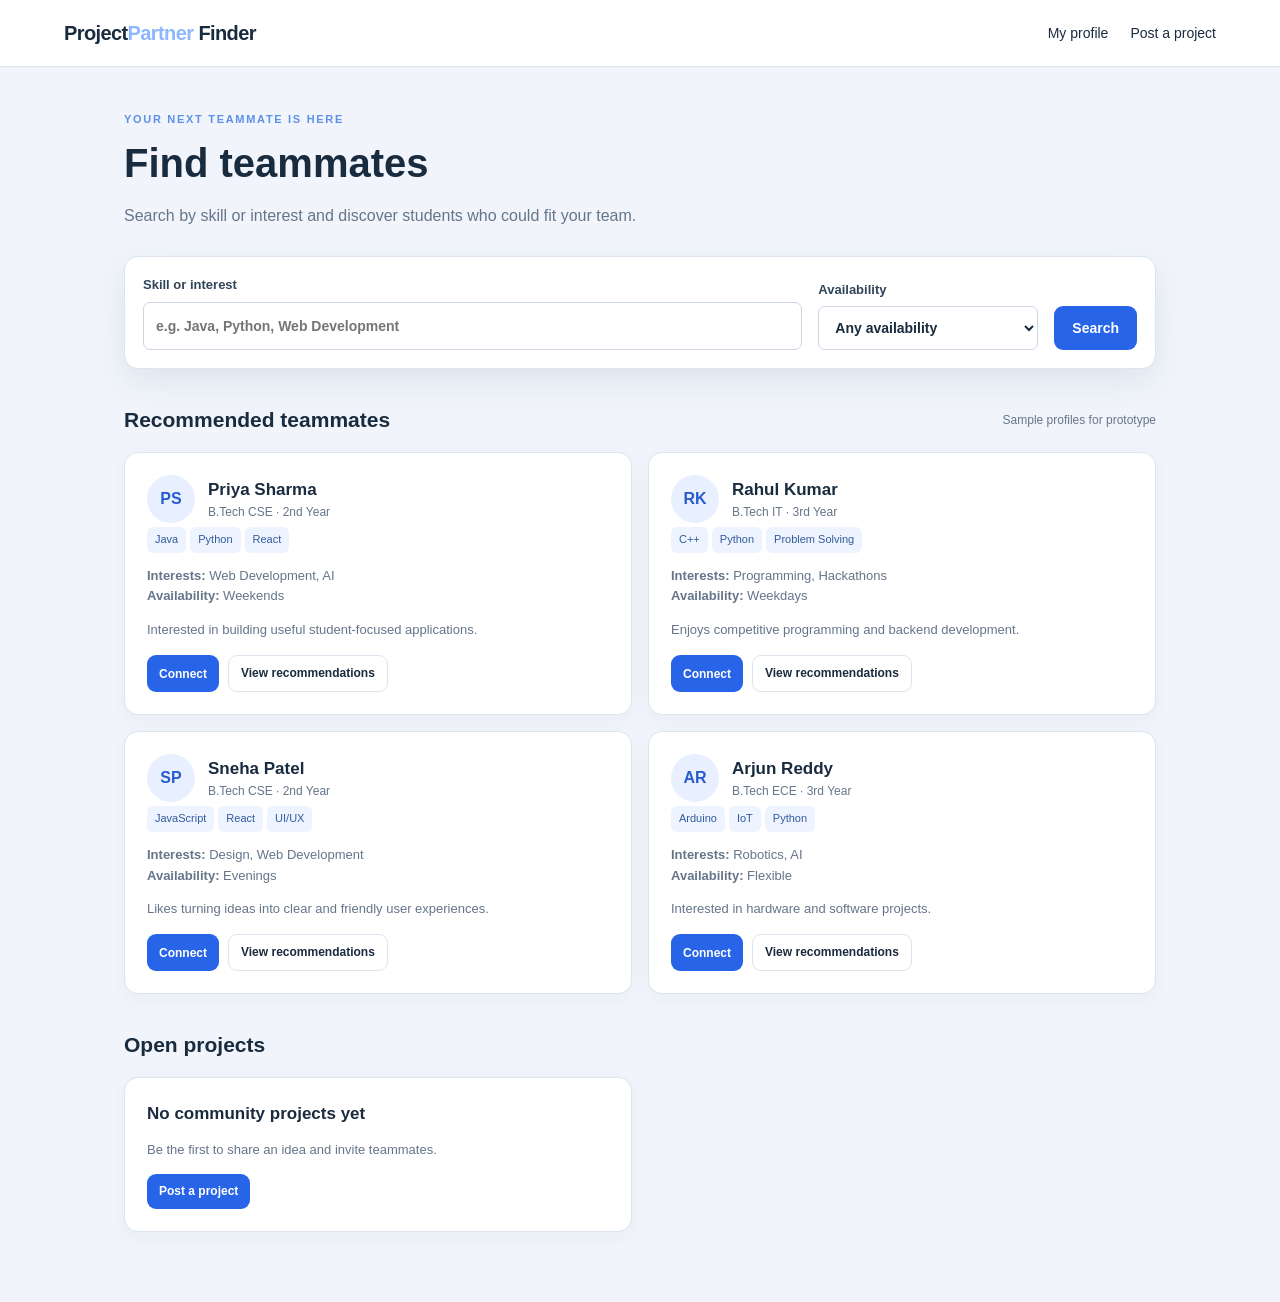
==== find.html @ 15716f35 "Add files via upload" ====
<!DOCTYPE html><html lang="en"><head><meta charset="UTF-8"><meta name="viewport" content="width=device-width,initial-scale=1"><title>Find Teammates | Project Partner Finder</title><link rel="stylesheet" href="style.css"></head><body class="app-bg"><header class="simple-header"><a class="brand" href="index.html">Project<span>Partner</span> Finder</a><nav><a href="profile.html">My profile</a><a href="project.html">Post a project</a></nav></header><main class="content-wrap"><div class="section-heading left"><div class="eyebrow">YOUR NEXT TEAMMATE IS HERE</div><h1>Find teammates</h1><p>Search by skill or interest and discover students who could fit your team.</p></div><form id="searchForm" class="search-panel"><label>Skill or interest<input id="searchTerm" placeholder="e.g. Java, Python, Web Development"></label><label>Availability<select id="searchAvailability"><option value="">Any availability</option><option>Weekdays</option><option>Weekends</option><option>Evenings</option><option>Flexible</option></select></label><button class="btn primary">Search</button></form><div class="results-head"><h2>Recommended teammates</h2><span class="muted">Sample profiles for prototype</span></div><div id="people" class="people-grid"></div><div class="results-head"><h2>Open projects</h2></div><div id="projects" class="people-grid"></div></main><script src="app.js"></script></body></html>
---- style.css ----
:root{--navy:#203c59;--blue:#2764e7;--pale:#f1f5fb;--ink:#192b3e;--muted:#65758a;--line:#dce4ee;--white:#fff;--shadow:0 12px 35px rgba(27,50,77,.09)}*{box-sizing:border-box}html{scroll-behavior:smooth}body{margin:0;font-family:Inter,Segoe UI,Arial,sans-serif;color:var(--ink);line-height:1.6;background:white}a{color:inherit;text-decoration:none}.hero{background:radial-gradient(circle at 80% 15%,#315d82 0,transparent 30%),linear-gradient(135deg,#1c344e,#244969);color:#fff;min-height:600px}nav,.simple-header{display:flex;align-items:center;justify-content:space-between;gap:20px;padding:22px max(5vw,22px)}.brand{font-weight:800;letter-spacing:-.6px;font-size:20px;color:inherit}.brand span{color:#8db7ff}.navlinks{display:flex;align-items:center;gap:25px;font-size:14px}.navlinks a:hover,.simple-header a:hover{opacity:.8}.navbtn{border:1px solid #a7c4e8;border-radius:10px;padding:9px 14px}.menu{display:none;background:transparent;border:0;color:white;font-size:25px}.hero-content{max-width:1120px;margin:auto;padding:75px 28px 65px}.eyebrow{font-size:11px;font-weight:800;letter-spacing:1.7px;color:#5d91e8}.hero .eyebrow{color:#a9cbff}.hero h1{font-size:clamp(38px,5.5vw,64px);line-height:1.08;letter-spacing:-2px;margin:18px 0}.hero h1 span{color:#9fc5ff}.hero-content>p{font-size:18px;color:#d9e5f3;max-width:590px}.actions{display:flex;gap:12px;flex-wrap:wrap;margin:28px 0 42px}.btn{display:inline-flex;align-items:center;justify-content:center;padding:12px 18px;border:0;border-radius:9px;font-weight:700;font-size:14px;cursor:pointer;transition:.2s}.btn:hover{transform:translateY(-1px)}.primary{background:var(--blue);color:white}.hero .primary{background:#fff;color:#203c59}.light{background:#e7efff;color:#203c59}.proof{display:flex;gap:44px;flex-wrap:wrap}.proof div{display:flex;flex-direction:column}.proof b{font-size:14px}.proof small{color:#bdcfe3}.section{padding:82px 24px;max-width:1150px;margin:auto}.tinted{max-width:none;background:var(--pale);padding-left:max(24px,calc((100% - 1100px)/2));padding-right:max(24px,calc((100% - 1100px)/2))}.section-heading{text-align:center;max-width:680px;margin:0 auto 38px}.section-heading.left{text-align:left;margin:0 0 28px}.section-heading h2,.section-heading h1{font-size:clamp(29px,4vw,40px);line-height:1.2;margin:10px 0}.section-heading p,.muted{color:var(--muted)}.cards{display:grid;grid-template-columns:repeat(4,1fr);gap:17px}.feature{border:1px solid var(--line);border-radius:16px;padding:24px;background:white}.icon{display:grid;place-items:center;background:#e8f0ff;color:#2764e7;border-radius:12px;width:44px;height:44px;font-size:25px}.feature h3{margin:17px 0 7px}.feature p,.steps p{font-size:14px;color:var(--muted);margin:0}.steps{display:grid;grid-template-columns:repeat(3,1fr);gap:28px}.steps>div{background:white;border-radius:14px;padding:26px;border:1px solid var(--line)}.steps span{color:var(--blue);font-size:13px;font-weight:800}.steps h3{margin:12px 0 5px}.cta{background:linear-gradient(120deg,#235078,#2764e7);color:white;text-align:center;padding:58px 24px}.cta h2{font-size:clamp(25px,3vw,36px);margin:0 0 8px}.cta p{color:#e0eaff;margin:0 0 24px}.cta.compact{border-radius:18px;margin-top:45px}.cta.compact .light{margin-top:10px}footer{padding:32px 6%;background:#172d43;color:white}footer p,footer small{color:#c3d1df;font-size:13px}.app-bg{background:var(--pale);min-height:100vh}.simple-header{background:white;border-bottom:1px solid var(--line);padding-top:17px;padding-bottom:17px}.simple-header nav{padding:0;gap:22px;font-size:14px}.simple-header>a:last-child{font-size:14px}.form-wrap{padding:50px 18px;display:flex;justify-content:center}.form-wrap.wide{padding-top:35px}.panel{width:100%;max-width:520px;background:white;padding:34px;border:1px solid var(--line);border-radius:16px;box-shadow:var(--shadow)}.wide .panel{max-width:700px}.panel h1{font-size:29px;margin:8px 0}.panel>p{margin-top:0}.panel label,.search-panel label{display:block;font-size:13px;font-weight:700;margin:16px 0;color:#31445a}.panel label small{color:var(--muted);font-weight:400}.panel input,.panel select,.panel textarea,.search-panel input,.search-panel select{display:block;width:100%;margin-top:6px;padding:12px;border:1px solid #cbd6e2;border-radius:7px;background:white;font:inherit;font-size:14px;color:var(--ink);outline:none}.panel input:focus,.panel textarea:focus,.panel select:focus,.search-panel input:focus{border-color:var(--blue);box-shadow:0 0 0 3px #e5edff}.full{width:100%;margin-top:8px}.form-foot{text-align:center;font-size:13px;margin:18px 0 0!important}.form-foot a{color:var(--blue);font-weight:700}.notice{color:#216b45;font-size:13px;margin-top:12px}.two-col{display:grid;grid-template-columns:1fr 1fr;gap:0 16px}.content-wrap{max-width:1080px;margin:auto;padding:44px 24px 70px}.search-panel{background:white;padding:18px;display:grid;grid-template-columns:1fr 220px auto;align-items:end;gap:16px;border:1px solid var(--line);border-radius:14px;box-shadow:var(--shadow)}.search-panel label{margin:0}.search-panel .btn{height:44px}.results-head{display:flex;align-items:center;justify-content:space-between;gap:15px;margin:34px 0 15px}.results-head h2{font-size:21px;margin:0}.results-head .muted{font-size:12px}.people-grid{display:grid;grid-template-columns:repeat(2,1fr);gap:16px}.person-card{background:white;border:1px solid var(--line);border-radius:14px;padding:22px;box-shadow:0 5px 18px rgba(25,43,62,.04)}.person-top{display:flex;gap:13px;align-items:center}.avatar{width:48px;height:48px;display:grid;place-items:center;border-radius:50%;background:#e8efff;color:#285bd0;font-weight:800}.person-card h3{margin:0;font-size:17px}.person-card .sub{font-size:12px;color:var(--muted)}.tag{display:inline-block;background:#edf3ff;color:#345b9c;padding:4px 8px;border-radius:6px;font-size:11px;margin:4px 4px 0 0}.person-card p{font-size:13px;color:var(--muted)}.card-actions{display:flex;gap:9px;margin-top:14px;flex-wrap:wrap}.btn.small{padding:8px 12px;font-size:12px}.outline{border:1px solid var(--line);background:white}.success-panel{max-width:720px;margin:30px auto;background:white;text-align:center;border-radius:18px;padding:40px;box-shadow:var(--shadow)}.success-icon{margin:0 auto 15px;width:58px;height:58px;border-radius:50%;display:grid;place-items:center;background:#dff8e9;color:#17854d;font-size:32px}.success-panel h1{margin:7px 0}.success-panel>p{color:var(--muted)}.success-panel h2{font-size:18px;margin:25px 0 10px}.team-list{display:grid;gap:9px;text-align:left;margin:16px 0}.team-member{padding:13px 15px;background:#f0f5ff;border-radius:9px}.team-member b{display:block}.team-member span{font-size:12px;color:var(--muted)}@media(max-width:800px){.cards{grid-template-columns:repeat(2,1fr)}.navlinks{display:none;position:absolute;top:65px;left:12px;right:12px;background:#203c59;padding:18px;border-radius:12px;flex-direction:column;align-items:flex-start;z-index:5}.navlinks.show{display:flex}.menu{display:block}.hero-content{padding-top:55px}.search-panel{grid-template-columns:1fr}.people-grid{grid-template-columns:1fr}.search-panel .btn{width:100%}}@media(max-width:520px){nav,.simple-header{padding:16px}.brand{font-size:17px}.cards,.steps,.two-col{grid-template-columns:1fr}.hero-content{padding:45px 22px}.proof{gap:22px}.panel{padding:24px}.content-wrap{padding:30px 16px}.results-head{align-items:flex-start;flex-direction:column}.success-panel{padding:25px 18px}}
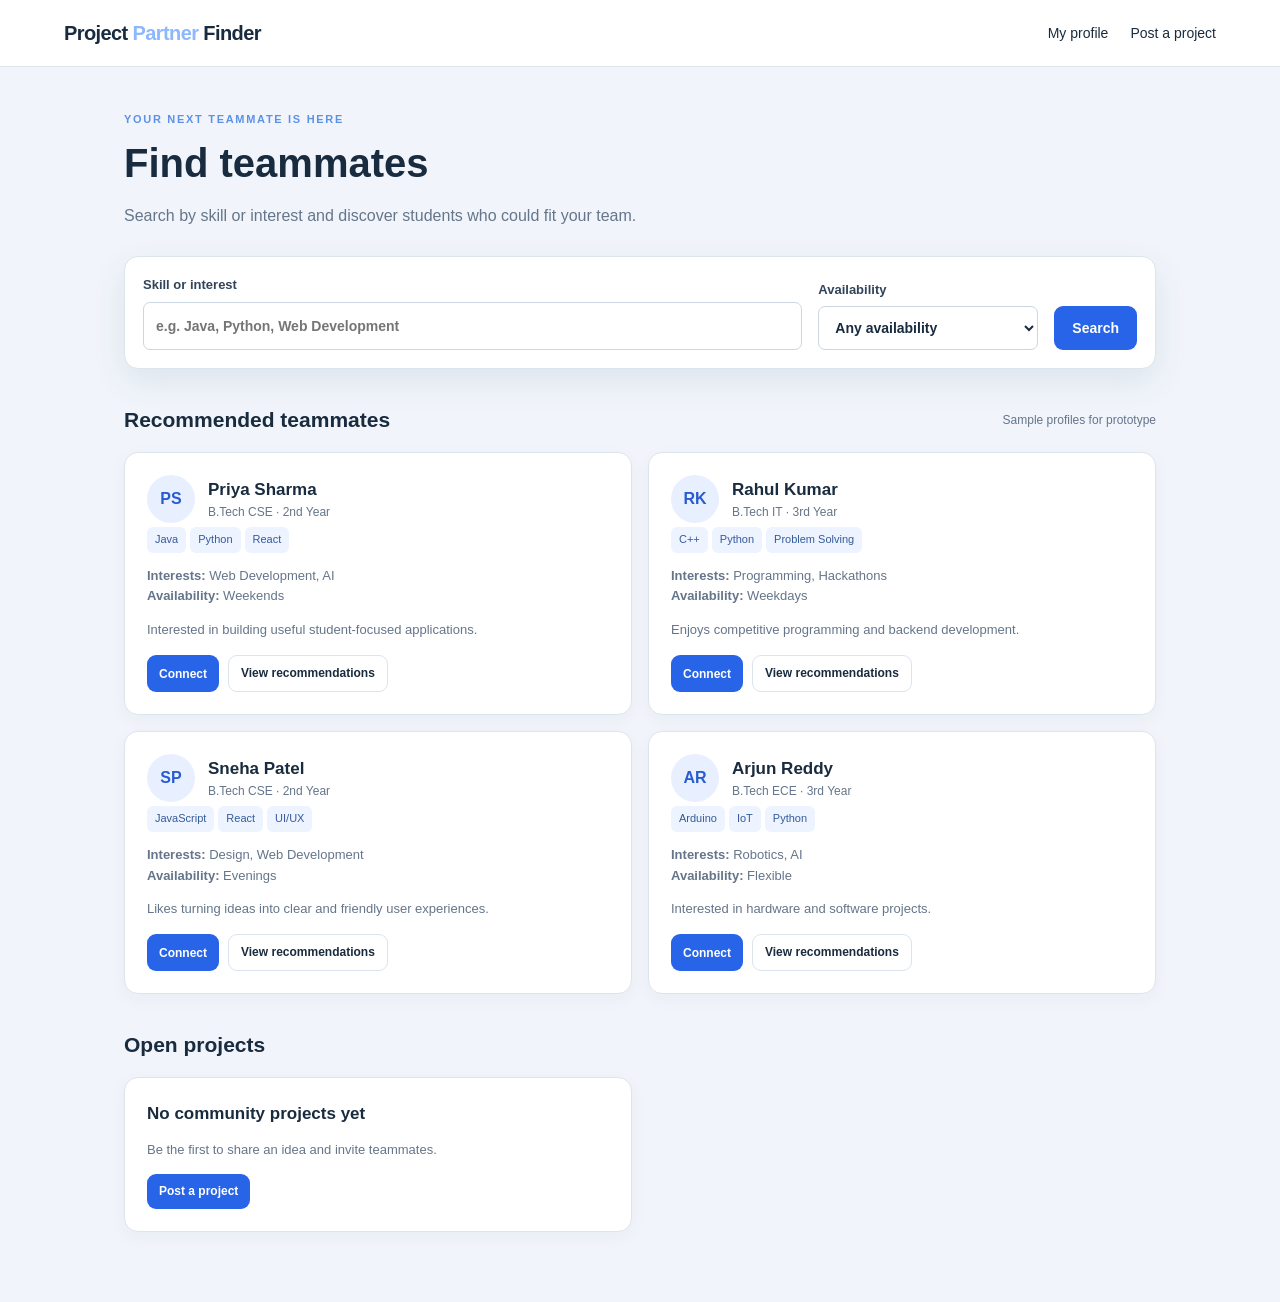
==== commit d6df7007: "index.html" ====
--- a/find.html
+++ b/find.html
@@ -1 +1,42 @@
-<!DOCTYPE html><html lang="en"><head><meta charset="UTF-8"><meta name="viewport" content="width=device-width,initial-scale=1"><title>Find Teammates | Project Partner Finder</title><link rel="stylesheet" href="style.css"></head><body class="app-bg"><header class="simple-header"><a class="brand" href="index.html">Project<span>Partner</span> Finder</a><nav><a href="profile.html">My profile</a><a href="project.html">Post a project</a></nav></header><main class="content-wrap"><div class="section-heading left"><div class="eyebrow">YOUR NEXT TEAMMATE IS HERE</div><h1>Find teammates</h1><p>Search by skill or interest and discover students who could fit your team.</p></div><form id="searchForm" class="search-panel"><label>Skill or interest<input id="searchTerm" placeholder="e.g. Java, Python, Web Development"></label><label>Availability<select id="searchAvailability"><option value="">Any availability</option><option>Weekdays</option><option>Weekends</option><option>Evenings</option><option>Flexible</option></select></label><button class="btn primary">Search</button></form><div class="results-head"><h2>Recommended teammates</h2><span class="muted">Sample profiles for prototype</span></div><div id="people" class="people-grid"></div><div class="results-head"><h2>Open projects</h2></div><div id="projects" class="people-grid"></div></main><script src="app.js"></script></body></html>+<!DOCTYPE html><html lang="en">
+  <head><meta charset="UTF-8"><meta name="viewport" content="width=device-width,initial-scale=1">
+    <title>Find Teammates | Project Partner Finder</title>
+    <link rel="stylesheet" href="style.css">
+  </head>
+  <body class="app-bg">
+    <header class="simple-header">
+      <a class="brand" href="index.html">Project
+        <span>Partner</span> Finder</a>
+      <nav><a href="profile.html">My profile</a>
+        <a href="project.html">Post a project</a>
+      </nav>
+    </header><main class="content-wrap">
+      <div class="section-heading left"><div class="eyebrow">YOUR NEXT TEAMMATE IS HERE</div>
+        <h1>Find teammates</h1>
+        <p>Search by skill or interest and discover students who could fit your team.</p>
+      </div>
+      <form id="searchForm" class="search-panel">
+        <label>Skill or interest<input id="searchTerm" placeholder="e.g. Java, Python, Web Development"></label><label>Availability<select id="searchAvailability">
+          <option value="">Any availability</option>
+          <option>Weekdays</option>
+          <option>Weekends</option>
+          <option>Evenings</option>
+          <option>Flexible</option>
+        </select>
+        </label>
+        <button class="btn primary">Search</button>
+      </form><div class="results-head">
+        <h2>Recommended teammates</h2>
+        <span class="muted">Sample profiles for prototype</span>
+      </div>
+      <div id="people" class="people-grid"></div>
+      <div class="results-head">
+        <h2>Open projects</h2>
+      </div>
+      <div id="projects" class="people-grid">
+        
+      </div></main><script src="app.js">
+        
+      </script>
+  </body>
+</html>
